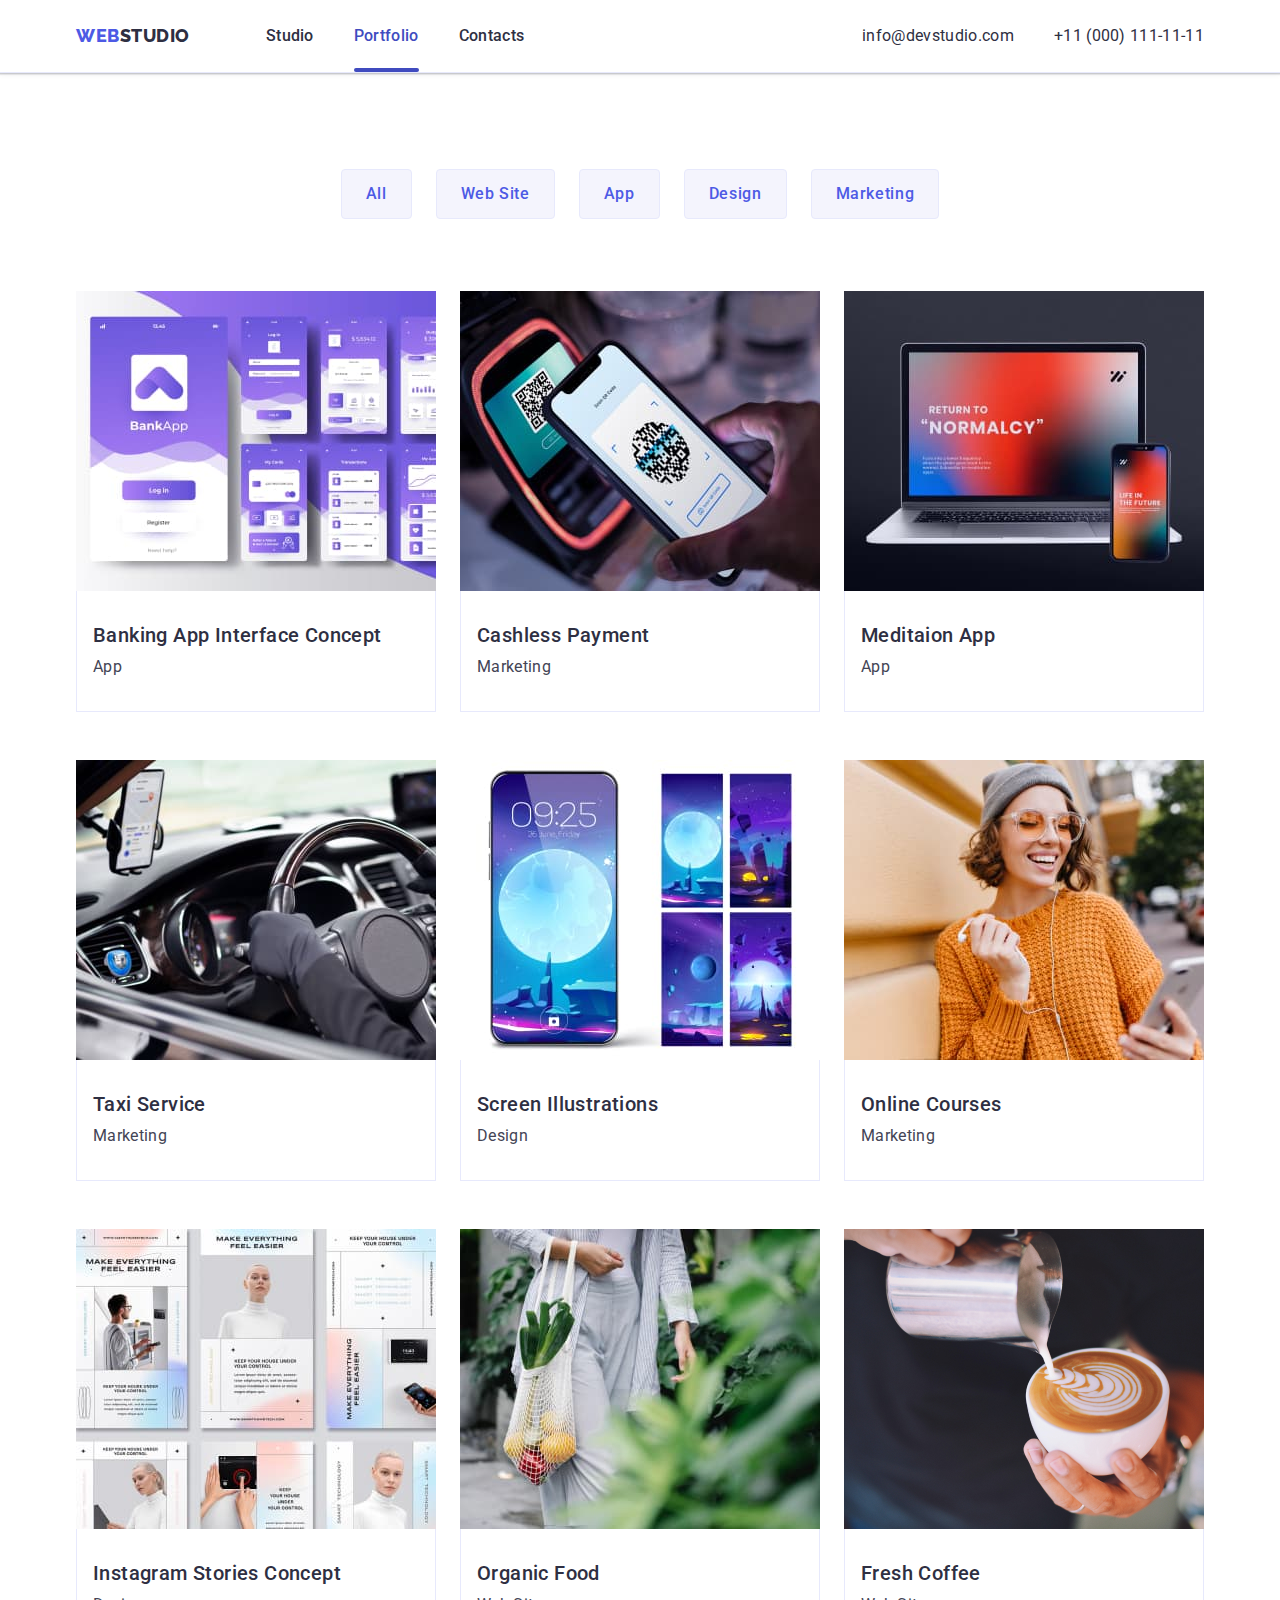
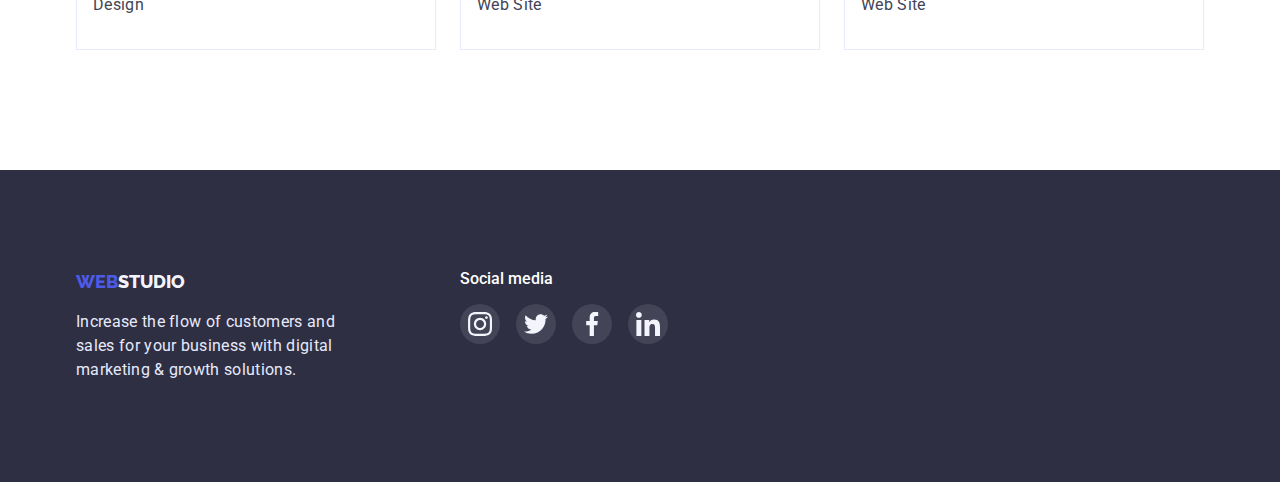
==== portfolio.html @ 653146f0 "1" ====
<!DOCTYPE html>
<html lang="en">
  <head>
    <meta charset="UTF-8" />
    <meta http-equiv="X-UA-Compatible" content="IE=edge" />
    <meta name="viewport" content="width=device-width, initial-scale=1.0" />
    <title>Portfolio</title>
    <link rel="preconnect" href="https://fonts.googleapis.com" />
    <link rel="preconnect" href="https://fonts.gstatic.com" crossorigin />
    <link
      href="https://fonts.googleapis.com/css2?family=Raleway:wght@800&family=Roboto:wght@400;500;700;900&display=swap"
      rel="stylesheet"
    />
    <link
      rel="stylesheet"
      href="https://cdn.jsdelivr.net/npm/modern-normalize@1.1.0/modern-normalize.min.css"
    />
    <link rel="stylesheet" href="./css/styles.css" />
  </head>
  <body>
    <header class="header">
      <div class="container header-container">
        <nav class="nav-header">
          <a class="logo" href="./index.html"
            ><span class="logo-web">Web</span>Studio</a
          >
          <!-- WebStudio -->

          <ul class="header-list">
            <li class="items">
              <a class="header-links" href="./index.html">Studio</a>
            </li>
            <li class="items">
              <a class="header-links current" href="./portfolio.html"
                >Portfolio</a
              >
            </li>
            <li class="items"><a class="header-links" href="">Contacts</a></li>
          </ul>
        </nav>
        <address class="header-contacts">
          <ul class="adress-list">
            <li>
              <a class="adress-link" href="mailto:info@devstudio.com"
                >info@devstudio.com</a
              >
            </li>
            <li>
              <a class="adress-link" href="tel:+110001111111"
                >+11 (000) 111-11-11</a
              >
            </li>
          </ul>
        </address>
      </div>
    </header>
    <main>
      <section class="section portfolio-section">
        <div class="container">
          <h1 class="visually-hidden">Portfolio</h1>

          <ul class="filter-button-list">
            <li>
              <button class="filter-button" type="button">All</button>
            </li>
            <li>
              <button class="filter-button" type="button">Web Site</button>
            </li>
            <li><button class="filter-button" type="button">App</button></li>
            <li><button class="filter-button" type="button">Design</button></li>
            <li>
              <button class="filter-button" type="button">Marketing</button>
            </li>
          </ul>

          <ul class="portfolio-list">
            <li class="portfolio-items">
              <a class="portfolio-link" href="./index.html">
                <div class="portfolio-image">
                  <img
                    class="foto"
                    src="./images/Banking App Interface Concept.jpg"
                    alt="banking-Interface"
                    width="360"
                  />
                  <div class="portfolio-description">
                    <p>
                      Lorem ipsum dolor sit amet consectetur adipisicing elit.
                      Qui illo animi alias ullam voluptatem veniam corporis,
                      cupiditate dignissimos dolor tempore eum exercitationem
                      accusantium, soluta aliquid beatae ipsam, odio nostrum
                      maiores?
                    </p>
                  </div>
                </div>

                <div class="portfolio-container">
                  <h2 class="portfolio-title">Banking App Interface Concept</h2>
                  <p class="portfolio-text">App</p>
                </div>
              </a>
            </li>

            <li class="portfolio-items">
              <a class="portfolio-link" href="">
                <img
                  class="foto"
                  src="./images/Cashless Payment.jpg"
                  alt="mobile-payment"
                  width="360"
                />
                <div class="portfolio-container">
                  <h2 class="portfolio-title">Cashless Payment</h2>
                  <p class="portfolio-text">Marketing</p>
                </div>
              </a>
            </li>

            <li class="portfolio-items">
              <a class="portfolio-link" href="">
                <img
                  class="foto"
                  src="./images/Meditaion App.jpg"
                  alt="notebook-and-mobile"
                  width="360"
                />
                <div class="portfolio-container">
                  <h2 class="portfolio-title">Meditaion App</h2>
                  <p class="portfolio-text">App</p>
                </div>
              </a>
            </li>
            <li class="portfolio-items">
              <a class="portfolio-link" href="">
                <img
                  class="foto"
                  src="./images/taxi service.jpg"
                  alt="driver"
                  width="360"
                />
                <div class="portfolio-container">
                  <h2 class="portfolio-title">Taxi Service</h2>
                  <p class="portfolio-text">Marketing</p>
                </div>
              </a>
            </li>

            <li class="portfolio-items">
              <a class="portfolio-link" href="">
                <img
                  class="foto"
                  src="./images/Screen Illustrations.jpg"
                  alt="mobile-screensaver"
                  width="360"
                />
                <div class="portfolio-container">
                  <h2 class="portfolio-title">Screen Illustrations</h2>
                  <p class="portfolio-text">Design</p>
                </div>
              </a>
            </li>

            <li class="portfolio-items">
              <a class="portfolio-link" href="">
                <img
                  class="foto"
                  src="./images/Online Courses.jpg"
                  alt="smiling-woman"
                  width="360"
                />
                <div class="portfolio-container">
                  <h2 class="portfolio-title">Online Courses</h2>
                  <p class="portfolio-text">Marketing</p>
                </div>
              </a>
            </li>

            <li class="portfolio-items">
              <a class="portfolio-link" href="">
                <img
                  class="foto"
                  src="./images/Instagram Stories Concept.jpg"
                  alt="advertising-smart-technologies"
                  width="360"
                />
                <div class="portfolio-container">
                  <h2 class="portfolio-title">Instagram Stories Concept</h2>
                  <p class="portfolio-text">Design</p>
                </div>
              </a>
            </li>
            <li class="portfolio-items">
              <a class="portfolio-link" href="">
                <img
                  class="foto"
                  src="./images/Organic Food.jpg"
                  alt="fruits in bag"
                  width="360"
                />
                <div class="portfolio-container">
                  <h2 class="portfolio-title">Organic Food</h2>
                  <p class="portfolio-text">Web Site</p>
                </div>
              </a>
            </li>
            <li class="portfolio-items">
              <a class="portfolio-link" href="">
                <img
                  class="foto"
                  src="./images/fresh cofee.jpg"
                  alt="fresh cofee"
                  width="360"
                />
                <div class="portfolio-container">
                  <h2 class="portfolio-title">Fresh Coffee</h2>
                  <p class="portfolio-text">Web Site</p>
                </div>
              </a>
            </li>
          </ul>
        </div>
      </section>
    </main>
    <footer class="footer">
      <div class="container box">
        <div class="logo-container">
          <a class="logo-footer" href="./index.html"
            ><span class="web">Web</span>Studio</a
          >
          <p class="footer-text">
            Increase the flow of customers and sales for your business with
            digital marketing & growth solutions.
          </p>
        </div>

        <div class="social-media">
          <p class="title-social">Social media</p>
          <ul class="media-list">
            <li>
              <a href="" class="media-link">
                <svg class="media-svg">
                  <use href="./images/icons.svg#icon-instagram-2"></use>
                </svg>
              </a>
            </li>
            <li>
              <a href="" class="media-link">
                <svg class="media-svg">
                  <use href="./images/icons.svg#icon-twitter"></use>
                </svg>
              </a>
            </li>
            <li>
              <a href="" class="media-link">
                <svg class="media-svg">
                  <use href="./images/icons.svg#icon-facebook-1"></use>
                </svg>
              </a>
            </li>
            <li>
              <a href="" class="media-link">
                <svg class="media-svg">
                  <use href="./images/icons.svg#icon-linkedin-1"></use>
                </svg>
              </a>
            </li>
          </ul>
        </div>
      </div>
    </footer>
    <script src="./js/modal.js"></script>
  </body>
</html>
---- css/styles.css ----
:root {
    --color-brand:#4D5AE5;
    --color-pressed-state:#404BBF;
    --color-primary: #2E2F42;
    --color-text: #434455;
    --color-primary-background: #E5E5E5;
    --color-white:#ffffff;
    --color-hairline:#E7E9FC;
    --color-background-light:#F4F4FD;
}

ul {
  list-style-type: none;
  margin: 0;
  padding: 0;
}
 ul {
   list-style-type: none;
 }
  

  p,
  h1,
  h2,
  h3,
  h4,
  h5,
 h6 {
  margin-top: 0;
  margin-bottom: 0;
}


body{

    color: var(--color-text);
    background-color:var(--color-white) ;
    font-family: roboto, sans-serif;
    font-size: 16px;
   
    /* отступы для 3х секций */
}



.section{         
  padding-top: 120px;
  padding-bottom: 120px;
}
/* header nav+header adress */
.container {
  width: 100%;
  max-width: 1158px;
  margin: 0 auto;
  padding: 0 15px;
}




.header-container{
  display: flex;
  align-items: center;
  
}
.nav-header{
  display: flex;
  
  
}
.header-list{
  display: flex;
  position: relative;
  gap: 40px;
  margin-left: 76px;

    
}


.header-contacts{
  margin-left: auto;

}
.adress-list{
  display: flex;
  gap: 40px;
}


.header {
  border-bottom: 1px solid #E7E9FC ;
  box-shadow: 0px 2px 1px rgba(46, 47, 66, 0.08), 0px 1px 1px rgba(46, 47, 66, 0.16), 0px 1px 6px rgba(46, 47, 66, 0.08);
}

.logo {
    color: var(--color-primary);
    font-family: raleway, sans-serif;
        font-size: 18px;
        font-weight: 800;
        line-height: 1.33;
        letter-spacing: 0.03em;
        text-decoration: none;
        text-transform: uppercase;
        padding: 24px 0;
       

}

.logo-web {

  color:var(--color-brand);
   
}

.header-links.current::after {
  
  position: absolute;
  bottom: 0;
  left: 0;
  width: 100%;
  height: 4px;
  background-color: currentColor;
  border-radius: 2px;
  content: '';
}

.header-links {
        color: var(--color-primary);   
        position: relative;    
                
        font-weight: 500;
        line-height: 1.5;
          letter-spacing: 0.02em;
         text-decoration: none;
         display: block;

        padding: 24px 0;
               
}
.header-links:active,
.header-links:hover,
.header-links:focus {
  color: var(--color-pressed-state);
  

}

/* active page */
 .current{
  color: var(--color-pressed-state);
}
      
.adress-link {
    color: var(--color-primary);    
    text-decoration: none;
    line-height: 1.5;
      letter-spacing: 0.02em;
    font-style: normal;

    display: block;
    padding: 24px 0;
}

   
   .adress-link:focus,
   .adress-link:hover {
    

    color: var(--color-pressed-state);


    /* Heroe section */

 }
.heroe {
background-color: var(--color-primary);
padding-top:188px;
padding-bottom:188px;
max-width: 1440px;
text-align: center;
background-image:linear-gradient(rgba(46, 47, 66, 0.7), rgba(46, 47, 66, 0.7)), url(../images/people-office.jpg);
background-repeat: no-repeat;
background-size: cover;
background-position: center;
margin: 0 auto;

}
.heroe-title {
  color: var(--color-white);
   font-size: 56px;
  font-weight: 700;
  line-height: 1.08;
  letter-spacing: 0.02em;
  text-decoration: none;
  width: 496px;
  margin: 0 auto 48px;
   
  
}


  



.primary-button{
  color: var(--color-white);
  background-color: var(--color-brand);
  font-family: inherit;
        font-weight: 500;
        line-height: 1.5;
        letter-spacing: 0.04em;
       text-decoration: none;
         border: 1px solid transparent;       
      border-radius: 4px;
      box-shadow: 0px 4px 4px rgba(0, 0, 0, 0.15);
      cursor: pointer;
      font-size: 16px;
      padding: 16px 32px;
    
      

}
  .primary-button:hover,
  .primary-button:focus {
background-color:var(--color-pressed-state);


}

.visually-hidden {
  position: absolute;
    white-space: nowrap;
    width: 1px;
    height: 1px;
    overflow: hidden;
    border: 0;
    padding: 0;
    clip: rect(0 0 0 0);
    clip-path: inset(50%);
    margin: -1px;
  }
  
  



.features-section{
  background-color:var (--color-primary-background);
  
}

.features-svg-container{

      display: flex;
        justify-content: center;
        align-items: center;
        height: 112px;
        background-color: var(--color-background-light);
        border-radius: 4px;
        margin-bottom: 8px;
}

.features-svg-item{ 
flex-basis: calc((100% - 3* 24px) /4);



}
.features-svg{
  background-color:var(--color-background-light);
  width: 60px;
  height: 64px;
}






.features-list{
  display: flex;
  gap: 24px;
  
}
.features-title {
  color:var(--color-primary);
    font-size: 20px;
    font-weight: 500;
    line-height: 1.2;
    letter-spacing: 0.02em;
    margin-bottom: 8px;
        
}

.features-text{
     font-size: 16px;
    line-height: 1.5;     
    letter-spacing: 0.02em;
    width: 264px;
}
.what-are-we-doing-section{
background-color: (--color-primary-background);
padding-top: 0;

}

.secondary-title{
  color: var(--color-primary);
       font-size: 36px;
    font-weight: 700;
    line-height: 1.11;
    letter-spacing: 0.02em;
    text-align: center;
    margin-bottom: 72px;
}

.foto-list{
  display: flex;
  margin: 0 auto;
  gap: 24px;
  

  
  

}
.what-are-we-doing-foto{
  width: calc((100%-2*24px) /3);
  
            border: 1px solid var(--color-cornflower);
   
   }
   .foto{
    display: block;
    max-width: 100%;
     height: auto;
   }
    
/* TEAM SECTION */

.team-section{
  background-color: var(--color-background-light);
}

.team-list{
  display: flex;
  gap: 24px;
  text-align: center;
}
 

.team-item{
  background-color: var(--color-white);
  width: calc((100% - 3 * 24px ) /4);
  padding-bottom: 32px;
  box-shadow: 0px 1px 6px rgba(46, 47, 66, 0.08), 0px 1px 1px rgba(46, 47, 66, 0.16), 0px 2px 1px rgba(46, 47, 66, 0.08);
  border-radius: 0px 0px 4px 4px;
}

.team-title{
  color:var(--color-primary);
        font-size: 36px;
    font-weight: 700;
    line-height: 1.11;
    letter-spacing: 0.02em;
    text-align: center;
    margin-bottom: 72px;
    
 }

 .foto-team{
  margin-bottom: 32px;
  display: block;
    max-width: 100%;
    height: auto;
 }

      .name-team{
        color: var(--color-primary);
         font-size: 20px;
          font-weight: 500;
          line-height: 1.5;
          letter-spacing: 0.02em;
          margin-bottom: 8px;
          
      }
      .team-position{                 
          line-height: 1.5;
          letter-spacing: 0.02em;
          margin-bottom: 8px;
         
      }

      .social-links-list{
        display: flex;
           
              
              justify-content: center;
              gap: 24px;
              
              
      }

        .social-links{
              display: flex;
                justify-content: center;
                align-items: center;
                width: 40px;
                height: 40px;
                border-radius: 50%;
                background-color: var(--color-brand);
                            
              
        }

        

                .social-links:hover,
                .social-links:focus {
                  background-color: var(--color-pressed-state);
                }

                     

        .social-links-svg{
          width: 16px;
            height: 16px;
            fill:var(--color-background-light);
             
              
        }
        
    
       

      
      .customers{
        text-align: center;
      }
      .customers-title{
        color: var(--color-primary);
        text-align: center;
        margin-bottom: 72px;
        font-size: 36px;
          font-weight: 700;
          line-height: 1.11;
          letter-spacing: 0.02em;
      }
      .customers-list{
        display: flex;
        max-width: 1158px;
        gap: 24px;
        
      }

      .customers-item{
        flex-basis: calc((100% - 5 * 24px) /6);
      }
      .customers-link{
      display: block;
        padding: 16px 32px;
        color: #AFB1B8;
        border: 1px solid #8E8F99;
        border-radius: 4px;
              
      }

            .customers-link:hover,
            .customers-link:focus {
              color: var(--color-pressed-state);
              border-color: var(--color-pressed-state);
            }

      .customers-svg{
            width: 102px;
              height: 56px;
              fill: currentColor;

      }
    

      .footer{
        background-color:var(--color-primary);
        padding-top: 100px;
        padding-bottom: 100px;
      }
      

      .logo-footer{
        color: var(--color-background-light);
          font-family: raleway, sans-serif;
          font-size: 18px;
          font-weight: 800;
          line-height: 1.33;
          text-decoration: none;
          text-transform: uppercase;
          display: block;
         
          
          
          
      }
     
            .web {
      
              color: var(--color-brand);
             
            }


      .footer-text{
        color: var(--color-hairline);
        line-height: 1.5;
        letter-spacing: 0.02em;
        width: 264px;
       
        margin-top: 16px;
        margin-bottom: 0;
        
                
      }

      .box{
        display: flex;
      }
      
        
       
      

      .social-media{
        
       margin-left: 120px;
        
       
      }

      .title-social{
        
            color: #FFFFFF;
            font-weight: 500;
            margin-bottom: 16px;
          }

             .media-list{
             display: flex;
              width: 280px;
              gap: 16px;
              
              } 

                     .media-link {
                       display: flex;
                       justify-content: center;
                       align-items: center;
                       background-color: rgba(255, 255, 255, 0.1);
                       border-radius: 50%;
                       width: 40px;
                       height: 40px;
                     
                     }

                                        .media-link:hover,
                                        .media-link:focus {
                                          background-color: #31D0AA;
                                        }

                .media-svg {
                  max-width: 24px;
                  max-height: 24px;
                  fill: var(--color-background-light);
                }
                           
      

      /* Portfolio filter */
      .portfolio-section{
        padding-top: 96px;

      }

      .filter-button-list{
        display: flex;
        gap: 24px;
        margin: 0 auto;
        margin-bottom: 72px;
        justify-content: center;
        
        
      }
      
      .filter-button{
        color: var(--color-brand);
          background-color:var(--color-background-light);
          font-family: roboto, sans-serif;
          font-weight: 500; 
          font-size: 16px;   
          line-height: 1.5;      
          letter-spacing: 0.04em;          
           border: 1px solid var(--color-hairline);
          
          border-radius: 4px;
          cursor: pointer;
          padding: 12px 24px;
      }

            .filter-button:hover,
            .filter-button:focus  {
              color: var(--color-white);
              background-color: var(--color-pressed-state);
              border-color: transparent;
              box-shadow: 0px 3px 1px rgba(0, 0, 0, 0.1), 0px 2px 1px rgba(0, 0, 0, 0.08), 0px 2px 2px rgba(0, 0, 0, 0.12);
                                  
        }
                
        /* portfolio-links */

        .portfolio-list{
        display: flex;
        justify-content: center;
        flex-wrap: wrap;
        row-gap: 48px;
        column-gap: 24px;
        
        

        }

        .portfolio-container{
          border-bottom: 1px solid #E7E9FC;
          border-left: 1px solid #E7E9FC;
          border-right: 1px solid #E7E9FC;
          padding-top: 32px;
            padding-left: 16px;
            padding-bottom: 32px;
        }

        .portfolio-image{
          position: relative;
          overflow: hidden;
        }
        
        /* карта портфолио, появляется описание */
        .portfolio-description{
          position: absolute;
          top: 0;
          left: 0;
          width: 100%;
          height: 100%;
          background-color: var(--color-brand);
          color: var(--color-background-light);
          transform: translateY(100%);
          transition: transform 250ms;
        }

        .portfolio-link:hover .portfolio-description {
          transform: translateY(0);
          opacity: 1;
        }


        
        .portfolio-items{
                    background-color: var(--color-white);
                   
                    width: calc((100% - 2 * 24px) / 3);
                    

        }

        .portfolio-link{
          display: block;
          text-decoration: none;
        }

                .portfolio-link:hover,
                .portfolio-link:focus {
                
                  box-shadow: 0px 1px 6px rgba(46, 47, 66, 0.08), 0px 1px 1px rgba(46, 47, 66, 0.16), 0px 2px 1px rgba(46, 47, 66, 0.08);
                }
          
        
        .portfolio-title{
          color: var(--color-primary);
          
             font-size: 20px;
            font-weight: 500;           
            line-height: 1.2;
            letter-spacing: 0.02em;
            text-decoration: none;
            margin-bottom: 8px;
           
          
            
        }

        .portfolio-text{
        color: var(--color-text);
          text-decoration: none;
          letter-spacing: 0.02em;
          line-height: 1.5;
          
          
           
        }





/* Header */
/* .header-link {
  color: var(--color-primary-inverted);
  font-size: 12px;
  line-height: 1.33;
  font-weight: 600;
  text-decoration: none;
} */ 

/* .header-link:hover {
  color: var(--color-brand);
}

.button-light {
  color: var(--color-primary-inverted);
  font-size: 12px;
  line-height: 1.33;
  font-weight: 600;
  text-transform: uppercase;
  background-color: transparent;
  border: 1px solid var(--color-brand);
  border-radius: 25px;
  cursor: pointer;
}

.button-light:hover {
  background-color: var(--color-brand);
}

/* Hero section */
/* .socials-link {
  color: var(--color-primary);
  text-decoration: none;
}

.socials-link:hover {
  color: var(--color-brand);
}

.hero-tagline {
  color: var(--color-secondary-transparent);
  font-size: 11px;
  line-height: 1.36;
  font-weight: 600;
}

.hero-title {
  font-family: 'Raleway', sans-serif;
  color: var(--color-primary-inverted);
  font-size: 72px;
  line-height: 1.16;
  font-weight: 700;
}

.hero-text {
  color: var(--color-secondary);
  font-size: 18px;
  line-height: 1.67;
  letter-spacing: 0.02em;
}

.carousel-button {
  color: var(--color-primary-inverted);
  font-size: 12px;
  line-height: 1.33;
  font-weight: 600;
  background: none;
  border: none;
  cursor: pointer;
} */ 

/* .carousel-button[disabled] {
  color: var(--color-secondary-transparent);
  cursor: not-allowed; */
/* }

/* About section */
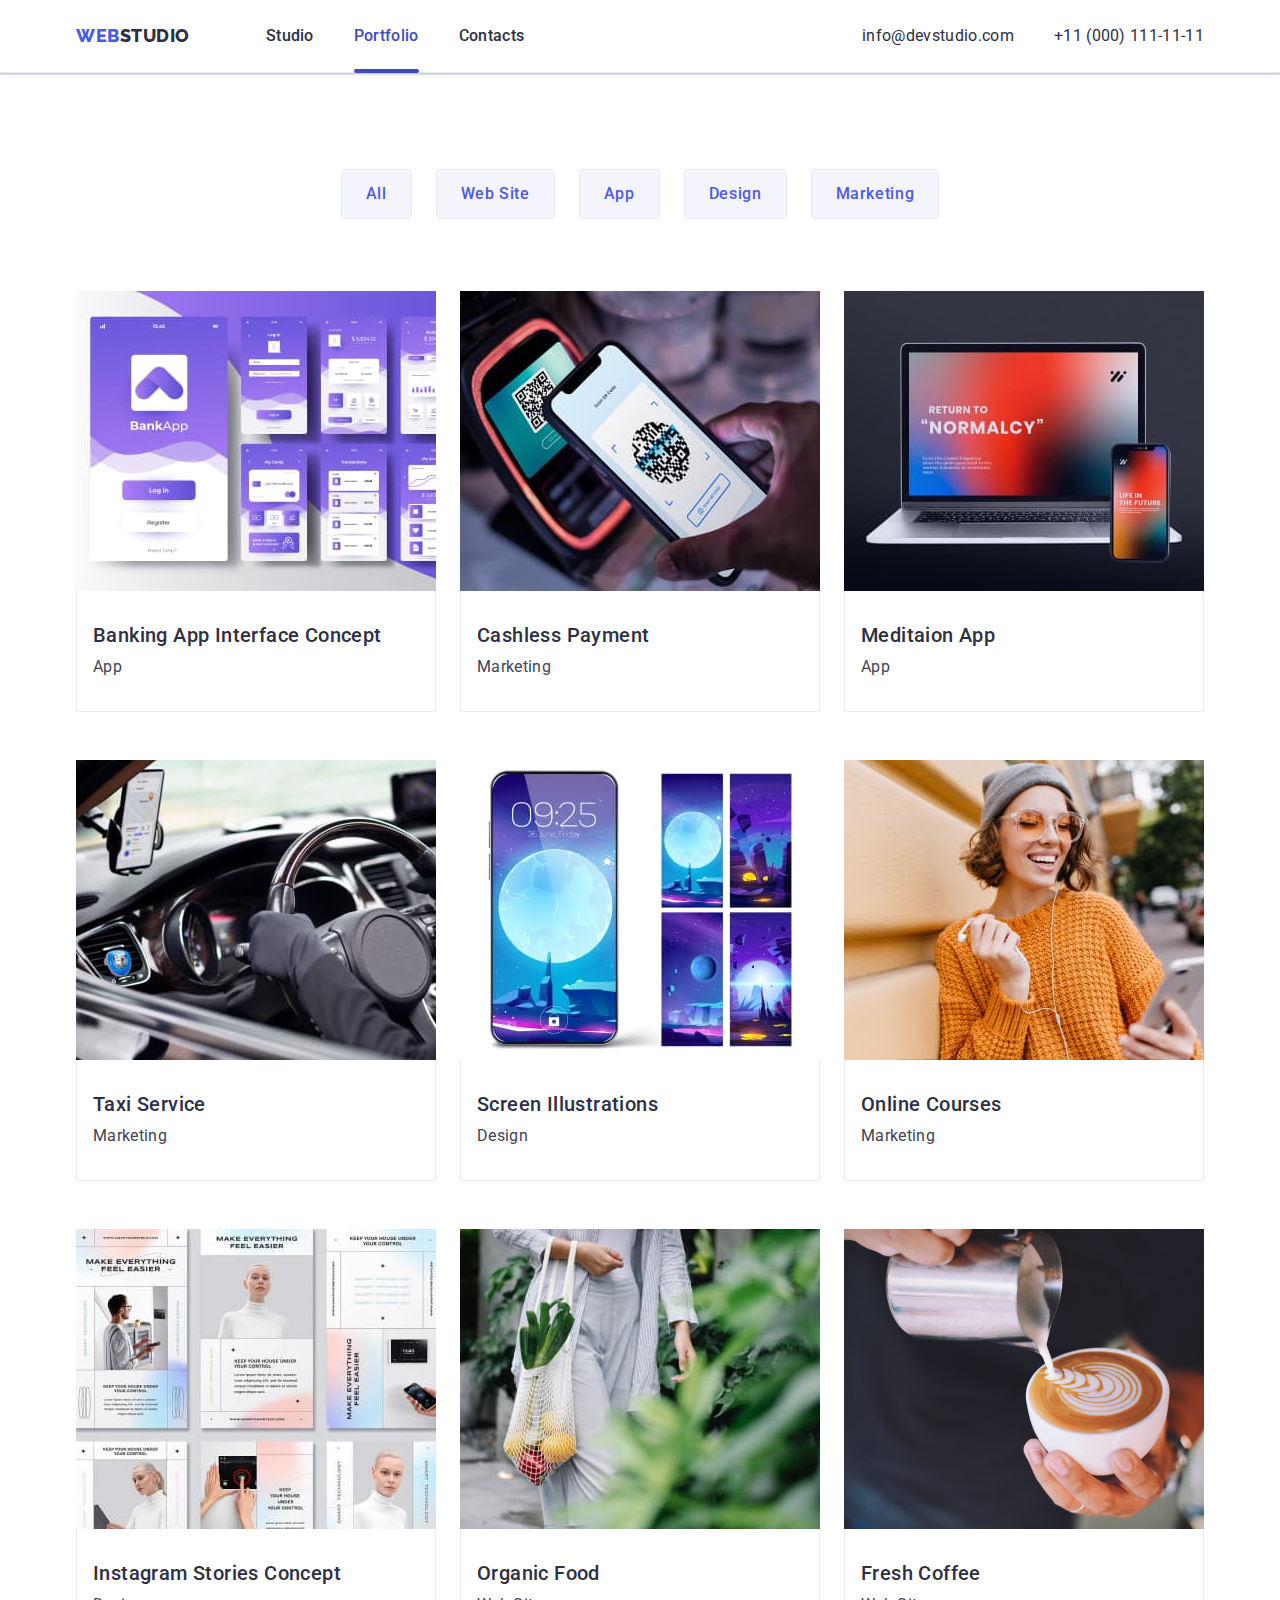
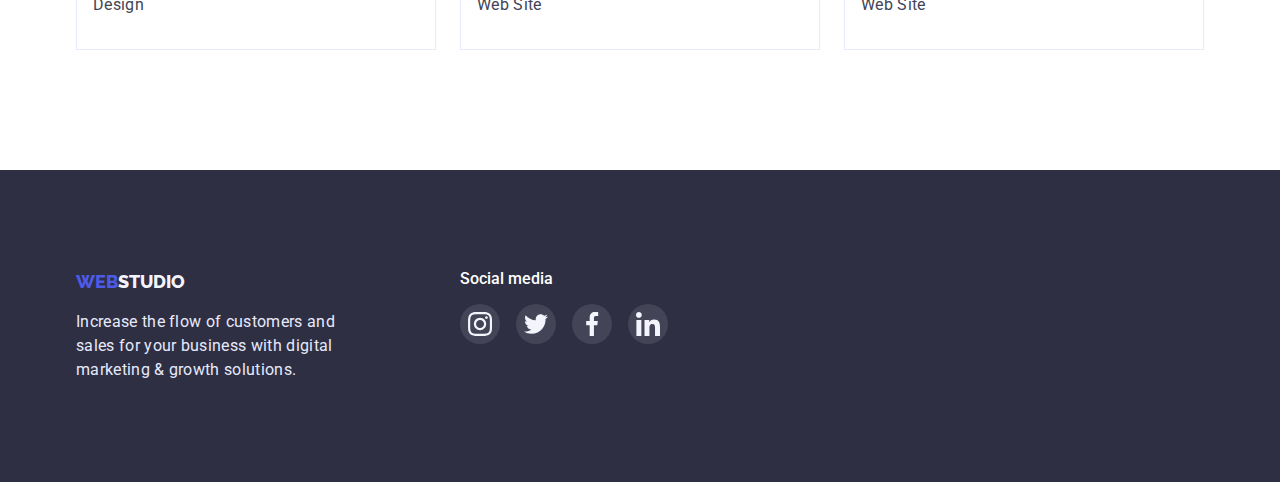
==== commit d725fb4e: "1" ====
--- a/portfolio.html
+++ b/portfolio.html
@@ -103,12 +103,24 @@
 
             <li class="portfolio-items">
               <a class="portfolio-link" href="">
-                <img
-                  class="foto"
-                  src="./images/Cashless Payment.jpg"
-                  alt="mobile-payment"
-                  width="360"
-                />
+                <div class="portfolio-image">
+                  <img
+                    class="foto"
+                    src="./images/Cashless Payment.jpg"
+                    alt="mobile-payment"
+                    width="360"
+                  />
+                  <div class="portfolio-description">
+                    <p>
+                      Lorem ipsum dolor sit amet consectetur adipisicing elit.
+                      Qui illo animi alias ullam voluptatem veniam corporis,
+                      cupiditate dignissimos dolor tempore eum exercitationem
+                      accusantium, soluta aliquid beatae ipsam, odio nostrum
+                      maiores?
+                    </p>
+                  </div>
+                </div>
+
                 <div class="portfolio-container">
                   <h2 class="portfolio-title">Cashless Payment</h2>
                   <p class="portfolio-text">Marketing</p>
@@ -118,12 +130,23 @@
 
             <li class="portfolio-items">
               <a class="portfolio-link" href="">
-                <img
-                  class="foto"
-                  src="./images/Meditaion App.jpg"
-                  alt="notebook-and-mobile"
-                  width="360"
-                />
+                <div class="portfolio-image">
+                  <img
+                    class="foto"
+                    src="./images/Meditaion App.jpg"
+                    alt="notebook-and-mobile"
+                    width="360"
+                  />
+                  <div class="portfolio-description">
+                    <p>
+                      Lorem ipsum dolor sit amet consectetur adipisicing elit.
+                      Qui illo animi alias ullam voluptatem veniam corporis,
+                      cupiditate dignissimos dolor tempore eum exercitationem
+                      accusantium, soluta aliquid beatae ipsam, odio nostrum
+                      maiores?
+                    </p>
+                  </div>
+                </div>
                 <div class="portfolio-container">
                   <h2 class="portfolio-title">Meditaion App</h2>
                   <p class="portfolio-text">App</p>
@@ -132,12 +155,23 @@
             </li>
             <li class="portfolio-items">
               <a class="portfolio-link" href="">
-                <img
-                  class="foto"
-                  src="./images/taxi service.jpg"
-                  alt="driver"
-                  width="360"
-                />
+                <div class="portfolio-image">
+                  <img
+                    class="foto"
+                    src="./images/taxi service.jpg"
+                    alt="driver"
+                    width="360"
+                  />
+                  <div class="portfolio-description">
+                    <p>
+                      Lorem ipsum dolor sit amet consectetur adipisicing elit.
+                      Qui illo animi alias ullam voluptatem veniam corporis,
+                      cupiditate dignissimos dolor tempore eum exercitationem
+                      accusantium, soluta aliquid beatae ipsam, odio nostrum
+                      maiores?
+                    </p>
+                  </div>
+                </div>
                 <div class="portfolio-container">
                   <h2 class="portfolio-title">Taxi Service</h2>
                   <p class="portfolio-text">Marketing</p>
@@ -147,12 +181,23 @@
 
             <li class="portfolio-items">
               <a class="portfolio-link" href="">
-                <img
-                  class="foto"
-                  src="./images/Screen Illustrations.jpg"
-                  alt="mobile-screensaver"
-                  width="360"
-                />
+                <div class="portfolio-image">
+                  <img
+                    class="foto"
+                    src="./images/Screen Illustrations.jpg"
+                    alt="mobile-screensaver"
+                    width="360"
+                  />
+                  <div class="portfolio-description">
+                    <p>
+                      Lorem ipsum dolor sit amet consectetur adipisicing elit.
+                      Qui illo animi alias ullam voluptatem veniam corporis,
+                      cupiditate dignissimos dolor tempore eum exercitationem
+                      accusantium, soluta aliquid beatae ipsam, odio nostrum
+                      maiores?
+                    </p>
+                  </div>
+                </div>
                 <div class="portfolio-container">
                   <h2 class="portfolio-title">Screen Illustrations</h2>
                   <p class="portfolio-text">Design</p>
@@ -162,12 +207,23 @@
 
             <li class="portfolio-items">
               <a class="portfolio-link" href="">
-                <img
-                  class="foto"
-                  src="./images/Online Courses.jpg"
-                  alt="smiling-woman"
-                  width="360"
-                />
+                <div class="portfolio-image">
+                  <img
+                    class="foto"
+                    src="./images/Online Courses.jpg"
+                    alt="smiling-woman"
+                    width="360"
+                  />
+                  <div class="portfolio-description">
+                    <p>
+                      Lorem ipsum dolor sit amet consectetur adipisicing elit.
+                      Qui illo animi alias ullam voluptatem veniam corporis,
+                      cupiditate dignissimos dolor tempore eum exercitationem
+                      accusantium, soluta aliquid beatae ipsam, odio nostrum
+                      maiores?
+                    </p>
+                  </div>
+                </div>
                 <div class="portfolio-container">
                   <h2 class="portfolio-title">Online Courses</h2>
                   <p class="portfolio-text">Marketing</p>
@@ -177,12 +233,25 @@
 
             <li class="portfolio-items">
               <a class="portfolio-link" href="">
-                <img
-                  class="foto"
-                  src="./images/Instagram Stories Concept.jpg"
-                  alt="advertising-smart-technologies"
-                  width="360"
-                />
+                <!--  <div class="portfolio-image"> это делаем для выезжающего окна -->
+                <div class="portfolio-image">
+                  <img
+                    class="foto"
+                    src="./images/Instagram Stories Concept.jpg"
+                    alt="advertising-smart-technologies"
+                    width="360"
+                  />
+                  <!--<div class="portfolio-description"> это делаем для выезжающего окна -->
+                  <div class="portfolio-description">
+                    <p>
+                      Lorem ipsum dolor sit amet consectetur adipisicing elit.
+                      Qui illo animi alias ullam voluptatem veniam corporis,
+                      cupiditate dignissimos dolor tempore eum exercitationem
+                      accusantium, soluta aliquid beatae ipsam, odio nostrum
+                      maiores?
+                    </p>
+                  </div>
+                </div>
                 <div class="portfolio-container">
                   <h2 class="portfolio-title">Instagram Stories Concept</h2>
                   <p class="portfolio-text">Design</p>
@@ -191,12 +260,23 @@
             </li>
             <li class="portfolio-items">
               <a class="portfolio-link" href="">
-                <img
-                  class="foto"
-                  src="./images/Organic Food.jpg"
-                  alt="fruits in bag"
-                  width="360"
-                />
+                <div class="portfolio-image">
+                  <img
+                    class="foto"
+                    src="./images/Organic Food.jpg"
+                    alt="fruits in bag"
+                    width="360"
+                  />
+                  <div class="portfolio-description">
+                    <p>
+                      Lorem ipsum dolor sit amet consectetur adipisicing elit.
+                      Qui illo animi alias ullam voluptatem veniam corporis,
+                      cupiditate dignissimos dolor tempore eum exercitationem
+                      accusantium, soluta aliquid beatae ipsam, odio nostrum
+                      maiores?
+                    </p>
+                  </div>
+                </div>
                 <div class="portfolio-container">
                   <h2 class="portfolio-title">Organic Food</h2>
                   <p class="portfolio-text">Web Site</p>
@@ -205,12 +285,23 @@
             </li>
             <li class="portfolio-items">
               <a class="portfolio-link" href="">
-                <img
-                  class="foto"
-                  src="./images/fresh cofee.jpg"
-                  alt="fresh cofee"
-                  width="360"
-                />
+                <div class="portfolio-image">
+                  <img
+                    class="foto"
+                    src="./images/fresh cofee.jpg"
+                    alt="fresh cofee"
+                    width="360"
+                  />
+                  <div class="portfolio-description">
+                    <p>
+                      Lorem ipsum dolor sit amet consectetur adipisicing elit.
+                      Qui illo animi alias ullam voluptatem veniam corporis,
+                      cupiditate dignissimos dolor tempore eum exercitationem
+                      accusantium, soluta aliquid beatae ipsam, odio nostrum
+                      maiores?
+                    </p>
+                  </div>
+                </div>
                 <div class="portfolio-container">
                   <h2 class="portfolio-title">Fresh Coffee</h2>
                   <p class="portfolio-text">Web Site</p>
--- a/css/styles.css
+++ b/css/styles.css
@@ -119,7 +119,7 @@
 .header-links.current::after {
   
   position: absolute;
-  bottom: 0;
+  bottom: -1px;
   left: 0;
   width: 100%;
   height: 4px;
@@ -139,6 +139,7 @@
          display: block;
 
         padding: 24px 0;
+        transition: color 250ms cubic-bezier(0.4, 0, 0.2, 1);
                
 }
 .header-links:active,
@@ -163,6 +164,7 @@
 
     display: block;
     padding: 24px 0;
+    transition: color 250ms cubic-bezier(0.4, 0, 0.2, 1);
 }
 
    
@@ -221,6 +223,7 @@
       cursor: pointer;
       font-size: 16px;
       padding: 16px 32px;
+      transition: background-color 250ms cubic-bezier(0.4, 0, 0.2, 1);
     
       
 
@@ -414,6 +417,7 @@
                 height: 40px;
                 border-radius: 50%;
                 background-color: var(--color-brand);
+                transition: background-color 250ms cubic-bezier(0.4, 0, 0.2, 1);
                             
               
         }
@@ -467,6 +471,7 @@
         color: #AFB1B8;
         border: 1px solid #8E8F99;
         border-radius: 4px;
+        transition:  border 250ms cubic-bezier(0.4, 0, 0.2, 1), color 250ms cubic-bezier(0.4, 0, 0.2, 1);
               
       }
 
@@ -562,6 +567,7 @@
                        border-radius: 50%;
                        width: 40px;
                        height: 40px;
+                      transition: background-color 250ms cubic-bezier(0.4, 0, 0.2, 1);
                      
                      }
 
@@ -607,6 +613,7 @@
           border-radius: 4px;
           cursor: pointer;
           padding: 12px 24px;
+          transition: background-color 250ms cubic-bezier(0.4, 0, 0.2, 1), border 250ms cubic-bezier(0.4, 0, 0.2, 1), box-shadow 250ms cubic-bezier(0.4, 0, 0.2, 1); 
       }
 
             .filter-button:hover,
@@ -655,13 +662,19 @@
           background-color: var(--color-brand);
           color: var(--color-background-light);
           transform: translateY(100%);
-          transition: transform 250ms;
+          transition: transform 250ms cubic-bezier(0.4, 0, 0.2, 1);
+          
         }
 
         .portfolio-link:hover .portfolio-description {
           transform: translateY(0);
           opacity: 1;
         }
+
+          .portfolio-link:focus .portfolio-description {
+            transform: translateY(0);
+             opacity: 1;
+               }
 
 
         
@@ -676,6 +689,7 @@
         .portfolio-link{
           display: block;
           text-decoration: none;
+          transition: box-shadow 250ms cubic-bezier(0.4, 0, 0.2, 1);
         }
 
                 .portfolio-link:hover,
@@ -704,9 +718,82 @@
           text-decoration: none;
           letter-spacing: 0.02em;
           line-height: 1.5;
-          
-          
-           
+                             
+        }
+
+        /* Modal */
+
+        .backdrop{
+         
+          position: fixed;
+          
+            top: 0;
+            left: 0;
+            display: flex;           
+            justify-content: center;
+            padding: 20px 0;          
+            width: 100%;
+             height: 100%;
+            background-color: gba(46, 47, 66, 0.4); 
+            opacity: 1;
+            transition: opacity 250ms cubic-bezier(0.4, 0, 0.2, 1),
+              visibility 250ms cubic-bezier(0.4, 0, 0.2, 1);
+
+        }
+
+        .backdrop.is-hidden{
+          opacity: 0;
+          visibility: hidden;
+          pointer-events: none;
+        
+        }
+
+       
+        .modal{
+          position: relative;
+          overflow: auto;
+          width: 100%;
+          max-width: 408px;
+          max-height: 576px;
+          background-color: #FCFCFC;
+         
+          
+          transition: transform 500ms;
+        }
+
+                 .backdrop.is-hidden .modal {
+                  transform: scale(0);
+                 }
+
+        .modal-close{
+          position: absolute;
+          top: 24px;
+          right: 24px;
+          width: 24px;
+          height: 24px;
+          cursor: pointer;
+          display: flex;
+          justify-content: center;
+          align-items: center;
+              border: 1px solid rgba(0, 0, 0, 0.1);
+                border-radius: 50%;
+                background-color: #E7E9FC;
+                transition: background-color 250ms cubic-bezier(0.4, 0, 0.2, 1), color 250ms cubic-bezier(0.4, 0, 0.2, 1), border 250ms cubic-bezier(0.4, 0, 0.2, 1) ;
+
+        
+        }
+
+        .modal-close:hover, .modal-close:focus{
+         
+          background-color: var(--color-pressed-state);
+          border: transparent;
+          color: #FFFFFF;
+        }
+
+        .svg-close{
+          width: 8px;
+          height: 8px;
+          fill: currentColor;
         }
 
 
